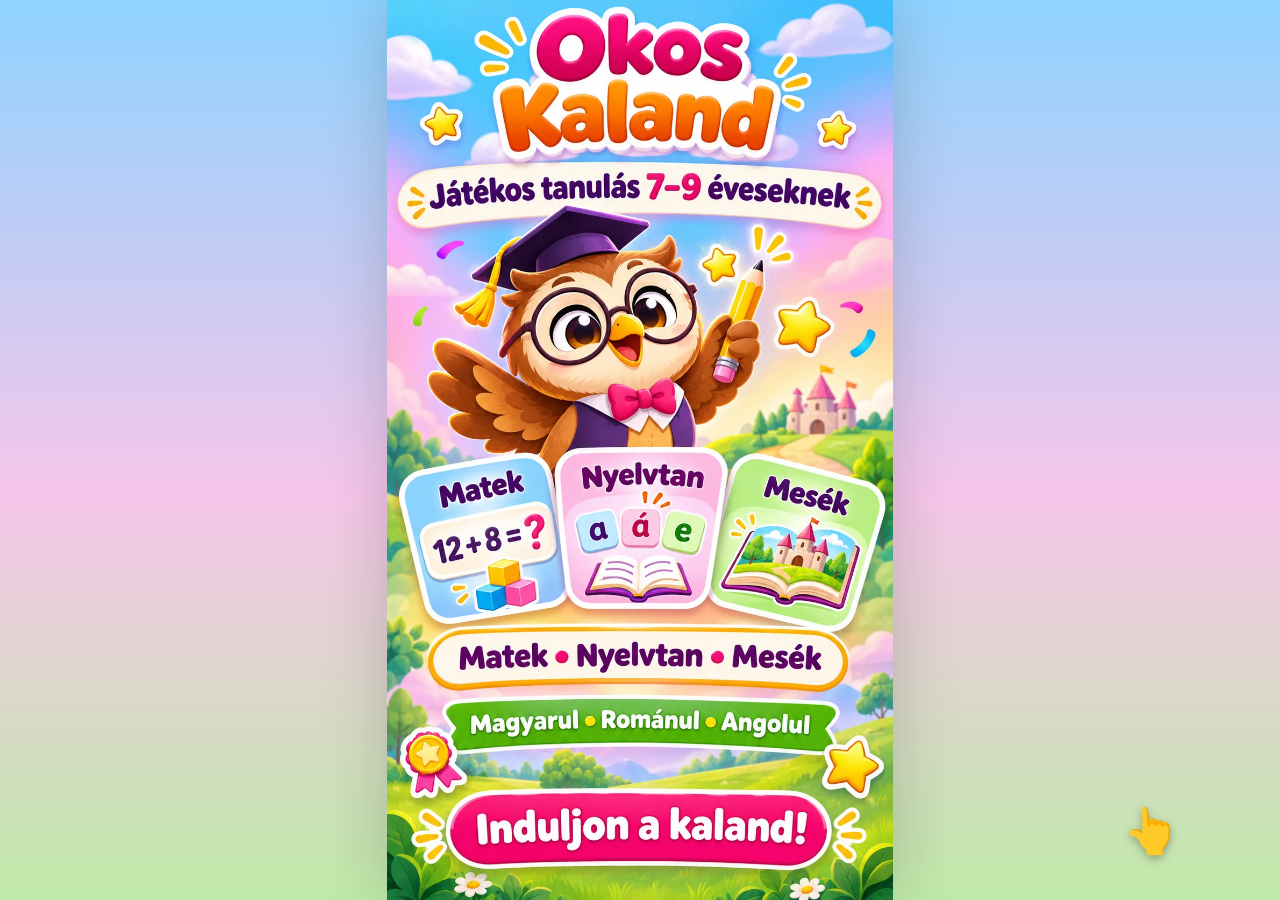
==== index.html @ 84d62804 "Okos Kaland – játékos tanulóprogram gyerekeknek (HU/RO/EN) Matek, nyelvtan, mesék és versek 7–9 éves" ====
<!doctype html>
<html lang="hu">
<head>
  <meta charset="utf-8">
  <meta name="viewport" content="width=device-width, initial-scale=1, viewport-fit=cover">
  <title>Okos Kaland</title>
  <meta name="description" content="Játékos tanulás 7–8 éveseknek: matek, nyelvtan, mesék és versek – magyarul, románul és angolul.">
  <!-- Ikonok és telepíthető alkalmazás (PWA) -->
  <link rel="icon" href="favicon.ico" sizes="any">
  <link rel="icon" type="image/png" sizes="32x32" href="img/icon-32.png">
  <link rel="icon" type="image/png" sizes="192x192" href="img/icon-192.png">
  <link rel="apple-touch-icon" href="img/icon-180.png">
  <link rel="manifest" href="manifest.webmanifest">
  <meta name="theme-color" content="#0e788c">
  <meta name="mobile-web-app-capable" content="yes">
  <meta name="apple-mobile-web-app-capable" content="yes">
  <meta name="apple-mobile-web-app-title" content="Okos Kaland">
  <meta name="apple-mobile-web-app-status-bar-style" content="default">
  <link rel="preload" as="image" href="img/logo-hu.webp">
  <link rel="preconnect" href="https://fonts.googleapis.com">
  <link rel="preconnect" href="https://fonts.gstatic.com" crossorigin>
  <link href="https://fonts.googleapis.com/css2?family=Baloo+2:wght@500;700;800&display=swap" rel="stylesheet">
  <link rel="stylesheet" href="css/style.css">
</head>
<body>
  <!-- Háttér: felhők és lebegő díszek -->
  <div class="sky" aria-hidden="true">
    <div class="cloud c1"></div><div class="cloud c2"></div><div class="cloud c3"></div><div class="cloud c4"></div>
    <span class="floaty f1">⭐</span><span class="floaty f2">🎈</span><span class="floaty f3">🌸</span>
    <span class="floaty f4">✨</span><span class="floaty f5">🦋</span><span class="floaty f6">🌈</span>
  </div>

  <main id="app"></main>

  <canvas id="confetti" aria-hidden="true"></canvas>
  <div id="toast" role="status" aria-live="polite"></div>
  <div id="layer"></div>

  <noscript>Az Okos Kaland működéséhez engedélyezd a JavaScriptet a böngészőben.</noscript>

  <!-- Alap modulok -->
  <script src="js/config.js"></script>
  <script src="js/util.js"></script>
  <script src="js/storage.js"></script>
  <script src="js/i18n.js"></script>
  <script src="js/rewards.js"></script>
  <script src="js/pics.js"></script>
  <script src="js/stats.js"></script>
  <script src="js/engine.js"></script>

  <!-- Játékok – új játékfájlt ide kell felvenni -->
  <script src="js/games/matek.js"></script>
  <script src="js/games/nyelvtan.js"></script>
  <script src="js/games/irodalom.js"></script>
  <script src="js/games/mesekeszito.js"></script>

  <!-- Alkalmazás (mindig utolsó) -->
  <script src="js/app.js"></script>
</body>
</html>
---- css/style.css ----
/* Okos Kaland – megjelenés */
:root {
  --ink: #3b2f63;
  --ink-soft: #6f6496;
  --card: #ffffff;
  --bg1: #c9e6ff;
  --bg2: #ffe0f0;
  --bg3: #fff4cc;

  --pink: #ff6fa8;   --pink-d: #e0457f;
  --orange: #ffa94d; --orange-d: #e8830f;
  --yellow: #ffd43b; --yellow-d: #e0b100;
  --green: #40c057;  --green-d: #2b9a3e;
  --blue: #4dabf7;   --blue-d: #1c7ed6;
  --violet: #845ef7; --violet-d: #6741d9;
  --red: #ff6b6b;    --red-d: #e03131;

  --r: 26px;
  --lift: 0 6px 0 rgba(59, 47, 99, .16), 0 14px 28px rgba(59, 47, 99, .12);
}

* { box-sizing: border-box; }
html, body { margin: 0; min-height: 100%; }
body {
  font-family: 'Baloo 2', 'Comic Sans MS', 'Trebuchet MS', system-ui, sans-serif;
  color: var(--ink);
  font-size: 20px;
  line-height: 1.35;
  background: linear-gradient(165deg, var(--bg1) 0%, var(--bg2) 55%, var(--bg3) 100%);
  background-attachment: fixed;
  -webkit-tap-highlight-color: transparent;
  overflow-x: hidden;
}
button { font: inherit; color: inherit; cursor: pointer; border: 0; background: none; touch-action: manipulation; }
button:focus-visible, input:focus-visible, select:focus-visible { outline: 4px solid var(--violet); outline-offset: 3px; }
h1, h2, h3 { margin: 0; line-height: 1.1; }

/* ---------- Háttér ---------- */
.sky { position: fixed; inset: 0; pointer-events: none; z-index: 0; overflow: hidden; }
.cloud {
  position: absolute; width: 160px; height: 52px; background: #fff; border-radius: 60px; opacity: .8;
  animation: drift linear infinite;
}
.cloud::before, .cloud::after { content: ''; position: absolute; background: #fff; border-radius: 50%; }
.cloud::before { width: 70px; height: 70px; top: -34px; left: 24px; }
.cloud::after { width: 90px; height: 90px; top: -50px; right: 22px; }
.c1 { top: 8%;  animation-duration: 70s; animation-delay: -10s; }
.c2 { top: 30%; animation-duration: 95s; animation-delay: -60s; transform: scale(.7); }
.c3 { top: 62%; animation-duration: 80s; animation-delay: -35s; transform: scale(.9); opacity: .6; }
.c4 { top: 85%; animation-duration: 110s; animation-delay: -80s; transform: scale(.6); opacity: .7; }
@keyframes drift { from { left: -220px; } to { left: 110%; } }

.floaty { position: absolute; font-size: 34px; opacity: .45; animation: floaty 9s ease-in-out infinite; }
.f1 { top: 14%; left: 6%; } .f2 { top: 70%; left: 4%; animation-delay: -2s; }
.f3 { top: 22%; right: 6%; animation-delay: -4s; } .f4 { top: 52%; right: 3%; animation-delay: -1s; }
.f5 { top: 88%; right: 12%; animation-delay: -6s; } .f6 { top: 4%; right: 30%; animation-delay: -3s; }
@keyframes floaty { 0%,100% { transform: translateY(0) rotate(-6deg); } 50% { transform: translateY(-22px) rotate(6deg); } }

#app { position: relative; z-index: 1; max-width: 980px; margin: 0 auto; padding: 16px 16px 48px; min-height: 100vh; }
#confetti { position: fixed; inset: 0; pointer-events: none; z-index: 50; }

/* ---------- Animációk ---------- */
.pop { animation: pop .45s cubic-bezier(.3, 1.6, .5, 1) both; }
@keyframes pop { from { transform: scale(.6); opacity: 0; } to { transform: scale(1); opacity: 1; } }
.bob { animation: bob 2.6s ease-in-out infinite; }
@keyframes bob { 0%,100% { transform: translateY(0) rotate(-3deg); } 50% { transform: translateY(-10px) rotate(3deg); } }
.bounce { animation: bounce .8s cubic-bezier(.3, 1.8, .5, 1) both; }
@keyframes bounce { 0% { transform: scale(.2) rotate(-20deg); } 60% { transform: scale(1.15) rotate(6deg); } 100% { transform: scale(1) rotate(0); } }
.shake { animation: shake .45s; }
@keyframes shake { 0%,100% { transform: translateX(0); } 20%,60% { transform: translateX(-10px); } 40%,80% { transform: translateX(10px); } }
.bump { animation: bump .45s; }
@keyframes bump { 50% { transform: scale(1.35); } }

/* ---------- Általános elemek ---------- */
.screen { animation: fadeUp .35s ease both; }
@keyframes fadeUp { from { opacity: 0; transform: translateY(14px); } to { opacity: 1; transform: none; } }
.center { text-align: center; }
.narrow { max-width: 620px; margin: 0 auto; }
.card { background: var(--card); border-radius: var(--r); box-shadow: var(--lift); padding: 22px; }
.title { font-size: clamp(26px, 5vw, 36px); margin: 18px 0 14px; }
.lead { text-align: center; color: var(--ink-soft); margin: 6px 0 14px; }
.muted { color: var(--ink-soft); }
.err { color: var(--red-d); min-height: 1.2em; margin: 8px 0; font-weight: 700; }
.ok { color: var(--green-d); min-height: 1.2em; font-weight: 700; }
code { background: #f1ecff; padding: 1px 6px; border-radius: 6px; font-size: .85em; }

.big-btn {
  --b: var(--green); --bd: var(--green-d);
  display: inline-flex; align-items: center; justify-content: center; gap: 8px;
  min-height: 64px; padding: 10px 26px; border-radius: 22px;
  background: var(--b); color: #fff; font-weight: 800; font-size: 22px;
  box-shadow: 0 6px 0 var(--bd), 0 10px 20px rgba(0,0,0,.12);
  transition: transform .1s, box-shadow .1s;
  text-shadow: 0 2px 0 rgba(0,0,0,.12);
}
.big-btn:active { transform: translateY(5px); box-shadow: 0 1px 0 var(--bd); }
.big-btn small { background: rgba(255,255,255,.3); border-radius: 12px; padding: 0 8px; font-size: 16px; }
.big-btn.green { --b: var(--green); --bd: var(--green-d); }
.big-btn.blue { --b: var(--blue); --bd: var(--blue-d); }
.big-btn.yellow { --b: var(--yellow); --bd: var(--yellow-d); color: #5c3d00; text-shadow: none; }
.big-btn.red { --b: var(--red); --bd: var(--red-d); }
.big-btn.small { min-height: 52px; font-size: 19px; padding: 8px 20px; margin-top: 12px; }
.row-btns { display: flex; flex-wrap: wrap; gap: 14px; justify-content: center; margin-top: 22px; }
.row-btns.left { justify-content: flex-start; margin-top: 10px; }

.icon-btn {
  width: 56px; height: 56px; flex: none; border-radius: 18px; background: #fff; font-size: 24px;
  box-shadow: 0 5px 0 rgba(59,47,99,.18); display: grid; place-items: center;
}
.icon-btn:active { transform: translateY(4px); box-shadow: 0 1px 0 rgba(59,47,99,.18); }
.link-btn { margin-top: 30px; color: var(--ink-soft); font-weight: 700; font-size: 17px; padding: 10px 16px; border-radius: 14px; }
.link-btn:hover { background: rgba(255,255,255,.6); }
.link-btn.inline { margin: 0; padding: 0 4px; text-decoration: underline; }
.mini-btn {
  display: inline-flex; align-items: center; gap: 6px; padding: 8px 14px; border-radius: 14px; font-size: 16px; font-weight: 700;
  background: #eef3ff; color: var(--ink); box-shadow: 0 3px 0 #cdd8f5; cursor: pointer;
}
.mini-btn.red { background: #ffe8e8; box-shadow: 0 3px 0 #ffc4c4; }
.pill { background: #fff; border-radius: 999px; padding: 6px 16px; font-weight: 800; box-shadow: 0 4px 0 rgba(59,47,99,.15); white-space: nowrap; }
.pill.star { background: #fff6cc; color: #8a5a00; }

.topbar { display: flex; align-items: center; gap: 14px; margin-bottom: 18px; }
.topbar h2 { flex: 1; font-size: clamp(22px, 4.5vw, 30px); }

/* ---------- Logó, kabala ---------- */
.logo { margin-top: 10px; }
.logo-owl { font-size: 92px; display: inline-block; filter: drop-shadow(0 8px 0 rgba(59,47,99,.12)); }
.logo h1 {
  font-size: clamp(44px, 10vw, 72px); font-weight: 800; letter-spacing: 1px;
  background: linear-gradient(90deg, var(--pink), var(--orange), var(--green), var(--blue), var(--violet));
  -webkit-background-clip: text; background-clip: text; color: transparent;
  filter: drop-shadow(0 4px 0 #fff);
}
.tag { margin: 16px 0 0; color: var(--ink-soft); font-weight: 700; }

.mascot-row { display: flex; align-items: center; gap: 12px; margin: 16px 0; }
.mascot { font-size: 64px; flex: none; filter: drop-shadow(0 5px 0 rgba(59,47,99,.12)); }
.bubble {
  position: relative; flex: 1; background: #fff; border-radius: 24px; padding: 14px 20px; font-weight: 700;
  font-size: clamp(19px, 3.6vw, 24px); box-shadow: var(--lift); display: flex; align-items: center; gap: 10px;
}
.bubble > span { flex: 1; }
.bubble::before {
  content: ''; position: absolute; left: -14px; top: 50%; margin-top: -12px;
  border: 12px solid transparent; border-right: 16px solid #fff; border-left: 0;
}
.speak { flex: none; width: 48px; height: 48px; border-radius: 50%; background: #f1ecff; font-size: 22px; }
.speak:active { transform: scale(.9); }

/* ---------- Játékosválasztó ---------- */
.profile-grid { display: grid; grid-template-columns: repeat(auto-fit, minmax(170px, 1fr)); gap: 18px; max-width: 760px; margin: 0 auto; }
.profile-card {
  --c: var(--pink);
  display: flex; flex-direction: column; align-items: center; gap: 4px; padding: 20px 12px;
  background: #fff; border-radius: var(--r); border: 5px solid var(--c);
  box-shadow: 0 7px 0 var(--c), 0 14px 26px rgba(0,0,0,.1);
  transition: transform .15s;
}
.profile-card:hover { transform: translateY(-4px) rotate(-1deg); }
.profile-card:active { transform: translateY(4px); }
.profile-card.add { border-style: dashed; --c: #b9addb; background: rgba(255,255,255,.7); }
.pc-avatar { font-size: 64px; line-height: 1.1; }
.pc-name { font-size: 24px; font-weight: 800; word-break: break-word; }
.pc-meta { color: var(--ink-soft); font-size: 16px; font-weight: 700; }

/* ---------- Profil űrlap ---------- */
.form { display: flex; flex-direction: column; }
.form p { margin: 0 0 10px; }
.preview {
  --c: var(--pink); width: 120px; height: 120px; margin: 0 auto 8px; border-radius: 50%;
  background: color-mix(in srgb, var(--c) 30%, white); border: 6px solid var(--c);
  display: grid; place-items: center; font-size: 66px; transition: border-color .2s, background .2s;
}
.lbl { font-weight: 800; margin: 16px 0 8px; font-size: 21px; }
.txt {
  font: inherit; font-size: 24px; font-weight: 700; color: var(--ink); padding: 12px 18px; border-radius: 18px;
  border: 4px solid #e2dbf7; background: #faf8ff; width: 100%;
}
.txt:focus { border-color: var(--violet); outline: none; }
.chips { display: flex; flex-wrap: wrap; gap: 10px; }
.chip {
  min-width: 56px; height: 56px; border-radius: 16px; background: #f1ecff; font-weight: 800; font-size: 22px;
  box-shadow: 0 4px 0 #d9cff5; padding: 0 12px;
}
.chip.on { background: var(--violet); color: #fff; box-shadow: 0 4px 0 var(--violet-d); }
.avatars { display: grid; grid-template-columns: repeat(auto-fill, minmax(62px, 1fr)); gap: 10px; }
.av { height: 62px; font-size: 38px; border-radius: 18px; background: #f7f4ff; border: 4px solid transparent; }
.av.on { border-color: var(--violet); background: #ece5ff; transform: scale(1.08); }
.colors { display: flex; flex-wrap: wrap; gap: 12px; }
.sw { width: 52px; height: 52px; border-radius: 50%; background: var(--c); border: 5px solid #fff; box-shadow: 0 0 0 3px #e2dbf7; }
.sw.on { box-shadow: 0 0 0 4px var(--ink); transform: scale(1.1); }
.form .big-btn { margin-top: 18px; }

/* ---------- Főoldal ---------- */
.userbar {
  --c: var(--pink); display: flex; align-items: center; gap: 14px; background: #fff; border-radius: var(--r);
  padding: 10px 16px 10px 10px; box-shadow: var(--lift); border: 4px solid var(--c);
}
.ub-av { width: 66px; height: 66px; flex: none; border-radius: 50%; font-size: 42px; background: color-mix(in srgb, var(--c) 25%, white); }
.ub-info { flex: 1; display: flex; flex-direction: column; min-width: 0; }
.ub-info b { font-size: 26px; overflow: hidden; text-overflow: ellipsis; white-space: nowrap; }
.ub-info span { color: var(--ink-soft); font-weight: 700; font-size: 17px; }
.rankbar {
  position: relative; height: 34px; margin-top: 12px; border-radius: 999px; background: rgba(255,255,255,.75);
  overflow: hidden; box-shadow: inset 0 3px 0 rgba(59,47,99,.08);
}
.rb-fill { position: absolute; inset: 0 auto 0 0; background: linear-gradient(90deg, var(--yellow), var(--orange)); border-radius: 999px; transition: width .6s; }
.rankbar span { position: relative; display: block; text-align: center; font-size: 15px; font-weight: 800; line-height: 34px; padding: 0 10px; white-space: nowrap; overflow: hidden; text-overflow: ellipsis; }

.subject-grid { display: grid; grid-template-columns: repeat(auto-fit, minmax(230px, 1fr)); gap: 18px; }
.subject-card {
  --c1: var(--blue); --c2: var(--violet); --cd: var(--violet-d);
  position: relative; display: flex; flex-direction: column; align-items: center; gap: 2px; padding: 24px 16px 20px;
  border-radius: 30px; color: #fff; overflow: hidden;
  background: linear-gradient(145deg, var(--c1), var(--c2));
  box-shadow: 0 8px 0 var(--cd), 0 18px 30px rgba(0,0,0,.15);
  transition: transform .15s;
}
.subject-card::after {
  content: ''; position: absolute; width: 160px; height: 160px; border-radius: 50%;
  background: rgba(255,255,255,.14); top: -60px; right: -50px;
}
.subject-card:hover { transform: translateY(-5px) scale(1.02); }
.subject-card:active { transform: translateY(5px); box-shadow: 0 3px 0 var(--cd); }
.sc-icon { font-size: 70px; filter: drop-shadow(0 4px 0 rgba(0,0,0,.12)); }
.sc-title { font-size: 32px; font-weight: 800; text-shadow: 0 3px 0 rgba(0,0,0,.15); }
.sc-desc { font-weight: 700; opacity: .95; font-size: 18px; }
.sc-count { margin-top: 8px; background: rgba(255,255,255,.28); padding: 2px 14px; border-radius: 999px; font-weight: 800; font-size: 16px; }

.s-matek { --c1: #4dabf7; --c2: #5c7cfa; --cd: #3b5bdb; --accent: #4c6ef5; --soft: #e7efff; }
.s-nyelvtan { --c1: #ff8fab; --c2: #f06595; --cd: #c2255c; --accent: #e64980; --soft: #ffe8f1; }
.s-irodalom { --c1: #38d9a9; --c2: #40c057; --cd: #2b8a3e; --accent: #2f9e44; --soft: #e3fbec; }

/* ---------- Játéklista ---------- */
.game-grid { display: grid; grid-template-columns: repeat(auto-fill, minmax(210px, 1fr)); gap: 16px; }
.game-card {
  position: relative; display: flex; flex-direction: column; align-items: center; text-align: center; gap: 2px;
  padding: 18px 12px 16px; background: #fff; border-radius: var(--r);
  border: 4px solid var(--accent, var(--violet)); box-shadow: 0 6px 0 var(--accent, var(--violet)), 0 12px 22px rgba(0,0,0,.08);
  transition: transform .15s;
}
.game-card:hover { transform: translateY(-4px) rotate(.5deg); }
.game-card:active { transform: translateY(4px); }
.gc-icon { font-size: 50px; width: 82px; height: 82px; border-radius: 50%; display: grid; place-items: center; background: var(--soft, #f1ecff); }
.gc-title { font-size: 22px; font-weight: 800; margin-top: 4px; }
.gc-desc { font-size: 16px; color: var(--ink-soft); font-weight: 600; }
.gc-best, .gc-new { margin-top: 8px; font-size: 15px; font-weight: 800; padding: 2px 12px; border-radius: 999px; }
.gc-best { background: #fff6cc; color: #8a5a00; }
.gc-new { background: var(--soft, #f1ecff); color: var(--accent, var(--violet)); }

/* ---------- Játék képernyő ---------- */
.play { max-width: 760px; margin: 0 auto; }
.playbar { display: flex; align-items: center; gap: 12px; }
.progress { position: relative; flex: 1; height: 30px; background: rgba(255,255,255,.8); border-radius: 999px; overflow: hidden; box-shadow: inset 0 3px 0 rgba(59,47,99,.08); }
.pg-fill { position: absolute; inset: 0 auto 0 0; background: linear-gradient(90deg, var(--c1), var(--c2)); border-radius: 999px; transition: width .5s; }
.progress span { position: relative; display: block; text-align: center; font-weight: 800; font-size: 16px; line-height: 30px; }

.task-card {
  background: #fff; border-radius: 30px; padding: 22px 18px; text-align: center; box-shadow: var(--lift);
  border: 5px solid var(--soft); margin-bottom: 12px;
}
.hint { text-align: center; color: var(--ink-soft); font-weight: 700; font-size: 17px; margin: 4px 8px 12px; }
.eq { font-size: clamp(40px, 10vw, 64px); font-weight: 800; letter-spacing: 2px; color: var(--ink); }
.qmark { display: inline-block; min-width: 1.2em; color: var(--accent); animation: bob 2s ease-in-out infinite; }
.slot { display: inline-block; min-width: 1.3em; border: 4px dashed var(--accent); border-radius: 16px; color: var(--accent); margin: 0 6px; }
.emoji-xl { font-size: clamp(64px, 16vw, 96px); line-height: 1.15; }
.emoji-xl.small { font-size: 54px; }
.word { font-size: clamp(34px, 8vw, 52px); font-weight: 800; letter-spacing: 2px; }
.big-word { letter-spacing: 1px; }
.gap {
  display: inline-block; width: 1.4em; height: 1.05em; vertical-align: -0.12em; margin: 0 4px;
  border: 4px dashed var(--accent); border-radius: 12px; background: var(--soft);
}
.sentence { font-size: clamp(26px, 6vw, 38px); font-weight: 800; }
.poem { font-size: clamp(22px, 5vw, 30px); font-weight: 700; line-height: 1.5; }
.source { margin-top: 10px; color: var(--ink-soft); font-style: italic; font-size: 17px; }
.book-title { display: inline-block; margin-top: 6px; background: var(--soft); color: var(--accent); padding: 4px 16px; border-radius: 999px; font-weight: 800; }

.groups { display: flex; flex-wrap: wrap; justify-content: center; gap: 10px; margin-top: 12px; }
.grp { background: var(--soft); border-radius: 16px; padding: 4px 10px; font-size: 26px; letter-spacing: 2px; }
.count-grid { display: flex; flex-wrap: wrap; justify-content: center; gap: 6px 10px; font-size: clamp(34px, 8vw, 46px); max-width: 560px; margin: 0 auto; }
.count-grid span { display: inline-block; animation: pop .4s both; }
.seq { display: flex; flex-wrap: wrap; justify-content: center; gap: 10px; }
.bead {
  min-width: 74px; height: 74px; padding: 0 10px; border-radius: 37px; display: grid; place-items: center;
  font-size: 30px; font-weight: 800; background: var(--soft); color: var(--ink); border: 4px solid var(--accent);
}
.bead.q { background: var(--accent); color: #fff; animation: bob 2s ease-in-out infinite; }

.coins { display: flex; flex-wrap: wrap; justify-content: center; gap: 14px; }
.coin {
  width: 90px; height: 90px; border-radius: 50%; display: flex; flex-direction: column; align-items: center; justify-content: center;
  font-weight: 800; color: #5c4400; box-shadow: inset 0 -6px 0 rgba(0,0,0,.15), 0 5px 0 rgba(0,0,0,.12);
  background: radial-gradient(circle at 35% 30%, #fff3bf, #f2c94c 60%, #d4a017);
  border: 4px solid #c99a12;
}
.coin b { font-size: 30px; line-height: 1; } .coin small { font-size: 15px; }
.coin.silver { background: radial-gradient(circle at 35% 30%, #fff, #d0d5dc 60%, #9aa3ad); border-color: #8a939e; color: #3b4048; }
.coin.copper { background: radial-gradient(circle at 35% 30%, #ffd8b0, #d9824a 60%, #a85a2a); border-color: #9c5426; color: #4a2300; }
.coin.bi1 { background: radial-gradient(circle at 50% 50%, #e3e7ec 0 45%, #f2c94c 47%, #d4a017 100%); border-color: #c99a12; }
.coin.bi2 { background: radial-gradient(circle at 50% 50%, #f2c94c 0 45%, #e3e7ec 47%, #9aa3ad 100%); border-color: #8a939e; color: #3b4048; }
.coin.bi1, .coin.bi2 { width: 100px; height: 100px; }

.clock { width: min(240px, 62vw); height: auto; }
.ck-rim { fill: var(--accent); }
.ck-face { fill: #fff; }
.ck-tick { stroke: #c5bfe0; stroke-width: 2; }
.ck-tick5 { stroke: var(--ink); stroke-width: 4; stroke-linecap: round; }
.ck-num { font-family: inherit; font-size: 20px; font-weight: 800; fill: var(--ink); text-anchor: middle; dominant-baseline: central; }
.ck-hour { stroke: var(--ink); stroke-width: 9; stroke-linecap: round; }
.ck-min { stroke: #ff6b6b; stroke-width: 6; stroke-linecap: round; }
.ck-dot { fill: var(--ink); }

/* Válaszgombok */
.answers { display: grid; gap: 14px; margin-top: 6px; }
.cols-1 { grid-template-columns: 1fr; }
.cols-2 { grid-template-columns: repeat(2, 1fr); }
.cols-3 { grid-template-columns: repeat(3, 1fr); }
.cols-4 { grid-template-columns: repeat(4, 1fr); }
.cols-5 { grid-template-columns: repeat(5, 1fr); }
.ans {
  min-height: 74px; padding: 10px 14px; border-radius: 22px; background: #fff; font-size: clamp(22px, 5vw, 30px); font-weight: 800;
  border: 4px solid var(--soft); box-shadow: 0 6px 0 var(--accent), 0 10px 18px rgba(0,0,0,.08);
  transition: transform .1s, background .2s; word-break: break-word;
}
.cols-1 .ans { font-size: clamp(20px, 4.5vw, 26px); }
.ans.sym { font-size: 48px; line-height: 1; }
.cols-3 .ans { font-size: clamp(18px, 4.5vw, 28px); }
.cols-3 .ans.sym { font-size: 52px; }
.ans:hover { background: var(--soft); }
.ans:active { transform: translateY(5px); box-shadow: 0 1px 0 var(--accent); }
.ans.right, .slots.right .slot-box { background: var(--green); color: #fff; border-color: var(--green); box-shadow: 0 6px 0 var(--green-d); animation: bump .5s; }
.ans.wrong { background: #ffe3e3; border-color: var(--red); color: var(--red-d); box-shadow: 0 2px 0 var(--red); animation: shake .45s; opacity: .7; }
.ans.reveal, .slot-box.reveal { background: #d3f9d8; border-color: var(--green); color: var(--green-d); animation: glow 1.2s ease-in-out infinite; }
@keyframes glow { 50% { box-shadow: 0 0 0 8px rgba(64,192,87,.35), 0 6px 0 var(--green-d); } }

/* Sorba rakós feladat */
.slots { display: flex; flex-wrap: wrap; justify-content: center; gap: 10px; margin: 6px 0 18px; }
.slots.wrong { animation: shake .45s; }
.slot-box {
  min-width: 66px; height: 70px; padding: 0 12px; border-radius: 18px; border: 4px dashed var(--accent); background: rgba(255,255,255,.7);
  font-size: 28px; font-weight: 800;
}
.slot-box.filled { border-style: solid; background: #fff; box-shadow: 0 5px 0 var(--accent); }
.tiles { display: flex; flex-wrap: wrap; justify-content: center; gap: 12px; }
.tile {
  min-width: 70px; height: 74px; padding: 0 16px; border-radius: 20px; font-size: 30px; font-weight: 800; color: #fff;
  background: linear-gradient(145deg, var(--c1), var(--c2)); box-shadow: 0 6px 0 var(--cd);
}
.tile:active { transform: translateY(5px); box-shadow: 0 1px 0 var(--cd); }
.tile.used { opacity: .2; transform: scale(.9); box-shadow: none; }

.msg { text-align: center; margin-top: 16px; min-height: 40px; }
.encourage { display: inline-block; background: #fff4e6; color: #b35c00; font-weight: 800; padding: 10px 20px; border-radius: 18px; margin: 0; }
.reveal-box { background: #fff; border-radius: 22px; padding: 16px; box-shadow: var(--lift); font-weight: 700; }
.reveal-box b { color: var(--green-d); font-size: 1.15em; }

/* ---------- Felugró ablak ---------- */
.overlay {
  position: fixed; inset: 0; z-index: 40; display: grid; place-items: center; padding: 16px;
  background: rgba(59, 47, 99, .35); backdrop-filter: blur(3px); animation: fadeUp .2s both;
}
.modal { width: min(440px, 100%); background: #fff; border-radius: 34px; padding: 26px 22px; text-align: center; box-shadow: 0 10px 0 rgba(59,47,99,.2), 0 30px 60px rgba(0,0,0,.25); border: 6px solid var(--yellow); }
.pp-emoji { font-size: 86px; line-height: 1.1; }
.pp-text { font-size: 32px; font-weight: 800; margin: 6px 0; }
.pp-sub { font-size: 22px; font-weight: 800; color: #b07800; }
.pp-explain { margin: 14px 0 4px; background: #f1ecff; border-radius: 16px; padding: 10px 14px; font-weight: 700; font-size: 19px; color: var(--ink); }
.modal .big-btn { margin-top: 16px; }
.modal .row-btns { margin-top: 8px; }

#toast {
  position: fixed; left: 50%; top: 16px; z-index: 60; transform: translate(-50%, calc(-100% - 40px));
  background: var(--violet); color: #fff; font-weight: 800; padding: 12px 22px; border-radius: 999px;
  box-shadow: 0 6px 0 var(--violet-d); transition: transform .35s cubic-bezier(.3,1.6,.5,1); max-width: calc(100% - 32px); text-align: center;
}
#toast.show { transform: translate(-50%, 0); }

/* ---------- Eredmény ---------- */
.result .trophy { font-size: 120px; line-height: 1.1; margin-top: 10px; }
.score { font-size: 26px; font-weight: 800; margin: 0; }
.stars-earned { display: inline-block; margin-top: 12px; background: #fff6cc; color: #8a5a00; font-size: 30px; font-weight: 800; padding: 8px 26px; border-radius: 999px; box-shadow: 0 5px 0 var(--yellow-d); }
.perfect { font-weight: 800; color: var(--violet); font-size: 22px; }
.rankup { display: inline-block; background: var(--violet); color: #fff; font-weight: 800; padding: 8px 20px; border-radius: 18px; }
.note { font-weight: 700; color: var(--ink-soft); }
.sticker-row { display: flex; flex-wrap: wrap; justify-content: center; gap: 18px; margin-top: 18px; }
.sticker-reveal {
  width: 190px; padding: 18px 10px 14px; background: #fff; border-radius: 28px; border: 5px solid var(--pink);
  box-shadow: 0 7px 0 var(--pink-d); animation: flipIn .8s cubic-bezier(.3,1.5,.5,1) both;
}
.sticker-reveal.rare { border-color: var(--yellow); box-shadow: 0 7px 0 var(--yellow-d), 0 0 30px rgba(255,212,59,.8); background: linear-gradient(160deg, #fff, #fff6cc); }
@keyframes flipIn { from { transform: rotateY(90deg) scale(.5); opacity: 0; } to { transform: none; opacity: 1; } }
.sr-e { font-size: 80px; line-height: 1.1; }
.sr-n { font-size: 22px; font-weight: 800; }
.sr-t { font-size: 15px; font-weight: 800; color: var(--pink-d); }
.sticker-reveal.rare .sr-t { color: #b07800; }

/* ---------- Matricaalbum ---------- */
.album { display: grid; grid-template-columns: repeat(auto-fill, minmax(104px, 1fr)); gap: 14px; }
.stk {
  aspect-ratio: 1; display: flex; flex-direction: column; align-items: center; justify-content: center; background: #fff;
  border-radius: 24px; border: 4px solid #ffd0e3; box-shadow: 0 5px 0 #ffb3d1; animation: pop .4s both;
}
.stk span { font-size: 48px; line-height: 1.1; }
.stk small { font-size: 14px; font-weight: 800; }
.stk.rare { border-color: var(--yellow); box-shadow: 0 5px 0 var(--yellow-d), 0 0 16px rgba(255,212,59,.6); background: linear-gradient(160deg, #fff, #fff6cc); }
.stk.locked { background: rgba(255,255,255,.5); border-style: dashed; border-color: #cfc6ea; box-shadow: none; color: #b5abd6; }
.stk.locked span { font-size: 38px; }

/* ---------- Szülői sarok ---------- */
.tabs { display: flex; flex-wrap: wrap; gap: 8px; margin-bottom: 14px; }
.tab { padding: 10px 16px; border-radius: 16px; background: rgba(255,255,255,.7); font-weight: 800; font-size: 17px; }
.tab.on { background: var(--violet); color: #fff; box-shadow: 0 4px 0 var(--violet-d); }
.panel { font-size: 18px; }
.panel h3 { margin: 22px 0 10px; font-size: 22px; }
.pp-row { --c: var(--pink); border-left: 8px solid var(--c); background: #faf8ff; border-radius: 18px; padding: 12px 14px; margin-bottom: 14px; }
.pp-head { display: flex; align-items: center; gap: 12px; flex-wrap: wrap; }
.pp-head > div:nth-child(2) { flex: 1; min-width: 180px; }
.pp-av { font-size: 44px; }
.pp-btns { display: flex; gap: 8px; flex-wrap: wrap; }
.stats { width: 100%; border-collapse: collapse; margin-top: 10px; font-size: 16px; }
.stats th, .stats td { text-align: left; padding: 5px 8px; border-bottom: 2px solid #ece7fb; }
.stats th { color: var(--ink-soft); }
.cform { display: grid; grid-template-columns: repeat(auto-fit, minmax(240px, 1fr)); gap: 12px; margin-top: 12px; }
.cform label { display: flex; flex-direction: column; font-weight: 800; font-size: 16px; gap: 4px; }
.cform input, .cform select { font: inherit; font-size: 18px; padding: 10px 12px; border-radius: 14px; border: 3px solid #e2dbf7; background: #faf8ff; color: var(--ink); }
.clist { list-style: none; padding: 0; margin: 0; }
.clist li { display: flex; align-items: center; gap: 10px; justify-content: space-between; padding: 10px 12px; background: #faf8ff; border-radius: 14px; margin-bottom: 8px; }
.set-row { display: flex; align-items: center; justify-content: space-between; gap: 14px; padding: 12px 0; border-bottom: 2px solid #f1ecff; flex-wrap: wrap; }
.toggle { width: 70px; height: 40px; border-radius: 999px; background: #d9d3ee; position: relative; transition: background .2s; flex: none; }
.toggle i { position: absolute; top: 4px; left: 4px; width: 32px; height: 32px; border-radius: 50%; background: #fff; box-shadow: 0 2px 4px rgba(0,0,0,.2); transition: left .2s; }
.toggle.on { background: var(--green); }
.toggle.on i { left: 34px; }
.help li { margin-bottom: 8px; }

/* ---------- Nyelvváltó ---------- */
.toprow { display: flex; align-items: center; justify-content: flex-end; gap: 12px; margin-bottom: 10px; }
.toprow .mini-logo { margin-right: auto; }

/* ---------- Logó ---------- */
.logo-img {
  display: block; width: min(520px, 100%); height: auto; margin: 0 auto;
  border-radius: 34px; border: 6px solid #fff;
  box-shadow: 0 8px 0 rgba(59,47,99,.18), 0 20px 40px rgba(14,60,80,.28);
}
.mini-logo {
  height: 72px; width: auto; border-radius: 16px; border: 3px solid #fff;
  box-shadow: 0 4px 0 rgba(59,47,99,.15), 0 8px 16px rgba(14,60,80,.2);
}
/* Indítókép (plakát) */
.splash {
  position: fixed; inset: 0; z-index: 100; display: grid; place-items: center; cursor: pointer;
  background: linear-gradient(180deg, #8fd3ff 0%, #f6c6ea 55%, #bfe9a8 100%);
  animation: fadeUp .4s ease both; transition: opacity .45s, transform .45s;
}
.splash img { max-width: 100vw; max-height: 100vh; width: auto; height: 100vh; object-fit: contain; box-shadow: 0 0 60px rgba(0,0,0,.18); }
.splash.out { opacity: 0; transform: scale(1.06); }
.splash-tap { position: absolute; bottom: 4vh; right: 8vw; font-size: 44px; animation: bob 1.2s ease-in-out infinite; filter: drop-shadow(0 3px 4px rgba(0,0,0,.3)); }
.mini-logo { cursor: pointer; background: #fff; }

.sr-only { position: absolute; width: 1px; height: 1px; padding: 0; margin: -1px; overflow: hidden; clip: rect(0 0 0 0); white-space: nowrap; border: 0; }
.langs { display: inline-flex; gap: 6px; background: rgba(255,255,255,.7); padding: 5px; border-radius: 999px; box-shadow: 0 3px 0 rgba(59,47,99,.1); }
.lang-btn { display: inline-flex; align-items: center; gap: 6px; padding: 6px 12px 6px 8px; border-radius: 999px; font-weight: 800; font-size: 15px; color: var(--ink-soft); }
.lang-btn.on { background: #fff; color: var(--ink); box-shadow: 0 3px 0 rgba(59,47,99,.18); }
.flag { width: 28px; height: 19px; border-radius: 4px; box-shadow: 0 0 0 1px rgba(0,0,0,.12); flex: none; }
.big-btn.pink { --b: var(--pink); --bd: var(--pink-d); }
.big-btn.wide { width: 100%; margin-top: 18px; }

/* ---------- Nehézségválasztó ---------- */
.setup-hero { text-align: center; background: #fff; border-radius: 30px; padding: 18px; box-shadow: var(--lift); border: 5px solid var(--soft, #f1ecff); }
.setup-hero .sh-icon { font-size: 70px; display: inline-grid; place-items: center; width: 110px; height: 110px; border-radius: 50%; background: var(--soft, #f1ecff); }
.setup-hero p { margin: 8px 0 0; font-weight: 700; color: var(--ink-soft); }
.setup-h { text-align: center; font-size: 26px; margin: 22px 0 12px; }
.lvl-grid { display: grid; grid-template-columns: repeat(3, 1fr); gap: 12px; }
.lvl {
  position: relative; display: flex; flex-direction: column; align-items: center; gap: 2px; padding: 16px 8px 14px;
  background: #fff; border-radius: 24px; border: 4px solid #ece7fb; box-shadow: 0 6px 0 #ddd5f5; transition: transform .12s;
}
.lvl:active { transform: translateY(4px); }
.lvl-e { font-size: 46px; line-height: 1.1; }
.lvl b { font-size: 22px; }
.lvl small { font-size: 14px; color: var(--ink-soft); font-weight: 700; text-align: center; }
.lvl em { position: absolute; top: -12px; font-style: normal; font-size: 12px; font-weight: 800; background: var(--yellow); color: #5c3d00; padding: 2px 10px; border-radius: 999px; white-space: nowrap; }
.lvl.on { transform: scale(1.04); }
.lvl1.on { border-color: var(--green); box-shadow: 0 6px 0 var(--green-d); background: #ebfbee; }
.lvl2.on { border-color: var(--orange); box-shadow: 0 6px 0 var(--orange-d); background: #fff4e6; }
.lvl3.on { border-color: var(--red); box-shadow: 0 6px 0 var(--red-d); background: #fff0f0; }
.timed-row { display: flex; align-items: center; gap: 14px; justify-content: space-between; margin-top: 18px; background: #fff; border-radius: 22px; padding: 14px 18px; box-shadow: var(--lift); }
.timed-row span { display: flex; flex-direction: column; }
.timed-row b { font-size: 21px; }
.timed-row small { color: var(--ink-soft); font-weight: 600; font-size: 15px; }

/* ---------- Időzítő, villámfeladat ---------- */
.lightning { margin: 12px auto 0; width: fit-content; background: linear-gradient(90deg, #ffd43b, #ffa94d); color: #5c3d00; font-weight: 800; padding: 6px 18px; border-radius: 999px; box-shadow: 0 4px 0 var(--orange-d); }
.timer { position: relative; height: 34px; margin: 12px 0 0; background: rgba(255,255,255,.85); border-radius: 999px; overflow: hidden; box-shadow: inset 0 3px 0 rgba(59,47,99,.08); }
.tm-fill { position: absolute; inset: 0 auto 0 0; width: 100%; background: linear-gradient(90deg, #51cf66, #94d82d); border-radius: 999px; }
.timer.hurry .tm-fill { background: linear-gradient(90deg, #ff6b6b, #ffa94d); }
.timer.hurry { animation: shake .5s infinite; }
.tm-num { position: relative; display: block; text-align: center; font-weight: 800; line-height: 34px; font-size: 20px; }
.tm-ico { position: absolute; left: 10px; top: 3px; font-size: 20px; }

/* ---------- Mesekészítő ---------- */
.story-screen { max-width: 760px; margin: 0 auto; }
.story-chip { flex: 1; text-align: center; background: rgba(255,255,255,.85); border-radius: 999px; padding: 6px 12px; font-weight: 800; font-size: 17px; white-space: nowrap; overflow: hidden; text-overflow: ellipsis; }
.story-page {
  position: relative; margin-top: 16px; padding: 22px 22px 18px; border-radius: 28px;
  background: linear-gradient(180deg, #fffdf5, #fff6e0); border: 5px solid #f3d9a4;
  box-shadow: 0 7px 0 #e2bf7b, 0 16px 30px rgba(120,80,0,.15);
}
.story-page::before { content: ''; position: absolute; inset: 10px; border: 2px dashed #ecd3a0; border-radius: 20px; pointer-events: none; }
.sp-art { text-align: center; font-size: clamp(52px, 13vw, 78px); line-height: 1.15; letter-spacing: 4px; }
.sp-text { position: relative; font-size: clamp(20px, 4.4vw, 25px); font-weight: 600; line-height: 1.5; margin: 10px 4px 4px; color: #4a3520; }
.story-page .speak { position: absolute; right: 14px; top: 14px; background: #fff; }
.story-act { margin-top: 16px; }
.sp-q { text-align: center; font-size: 26px; margin: 8px 0 14px; }
.sp-q small { display: block; font-size: 16px; color: var(--ink-soft); margin-top: 4px; }
.story-choices { display: grid; grid-template-columns: repeat(auto-fit, minmax(150px, 1fr)); gap: 14px; }
.choice-card {
  display: flex; flex-direction: column; align-items: center; gap: 6px; padding: 16px 10px; background: #fff; border-radius: 24px;
  border: 4px solid #e5dbff; box-shadow: 0 6px 0 var(--violet), 0 12px 20px rgba(0,0,0,.08); transition: transform .12s;
}
.choice-card:hover { transform: translateY(-4px) rotate(-1deg); background: #faf7ff; }
.choice-card:active { transform: translateY(4px); }
.cc-e { font-size: 54px; line-height: 1.1; }
.cc-l { font-size: 19px; font-weight: 800; text-align: center; }
.sp-taskhint { text-align: center; font-weight: 800; color: var(--violet-d); margin: 6px 0; }
.story-screen .task-card { --soft: #efe9ff; --accent: var(--violet); }
.story-screen .ans { --soft: #efe9ff; --accent: var(--violet); }
.story-screen .gap, .story-screen .slot, .story-screen .qmark, .story-screen .bead { --soft: #efe9ff; --accent: var(--violet); }
.rb-head { font-size: 24px; font-weight: 800; color: var(--red-d); margin-bottom: 4px; }
.game-card.featured { background: linear-gradient(160deg, #fff, #fff6cc); }
.game-card.featured .gc-icon { background: #ffe8a3; }

/* Illusztrációk (Higgsfield) */
.mascot-img { width: 92px; height: 92px; display: block; border-radius: 50%; border: 4px solid #fff; box-shadow: 0 5px 0 rgba(59,47,99,.12); object-fit: cover; }
.sc-icon .sc-img { width: 120px; height: 120px; display: block; border-radius: 50%; border: 5px solid rgba(255,255,255,.85); box-shadow: 0 6px 0 rgba(0,0,0,.12); object-fit: cover; }
.gc-icon { overflow: hidden; }
.gi-img { width: 100%; height: 100%; object-fit: cover; display: block; }
.setup-hero .sh-icon { overflow: hidden; border: 5px solid #fff; box-shadow: 0 5px 0 rgba(59,47,99,.12); }
.lvl-img { width: 76px; height: 76px; display: block; border-radius: 50%; object-fit: cover; }
.enc-img { width: 52px; height: 52px; border-radius: 50%; border: 3px solid #fff; flex: none; }
.encourage { display: inline-flex !important; align-items: center; gap: 10px; }
.pp-img { width: 140px; height: 140px; display: block; margin: 0 auto; border-radius: 50%; border: 5px solid #fff; box-shadow: 0 6px 0 rgba(59,47,99,.12); }
.trophy-img { width: 170px; height: 170px; display: block; margin: 0 auto; border-radius: 50%; border: 6px solid #fff; box-shadow: 0 8px 0 rgba(59,47,99,.14), 0 14px 30px rgba(0,0,0,.12); }
.game-card .gc-icon { width: 104px; height: 104px; }

/* Figurák, matricák, rangok, érmek, jelenetek */
.av-img { width: 100%; height: 100%; object-fit: cover; border-radius: 50%; display: block; }
.pc-avatar { width: 96px; height: 96px; display: block; }
.preview { overflow: hidden; }
.preview #pf-av { width: 100%; height: 100%; display: block; }
.av { padding: 3px; overflow: hidden; }
.ub-av { overflow: hidden; padding: 0; }
.pp-av { width: 52px; height: 52px; display: inline-block; flex: none; }
.rank-img { width: 64px; height: 64px; flex: none; object-fit: contain; vertical-align: middle; filter: drop-shadow(0 3px 4px rgba(0,0,0,.15)); }
.rankup .rank-img { width: 44px; height: 44px; margin-right: 8px; }
.rank-mini { width: 22px; height: 22px; object-fit: contain; vertical-align: -5px; margin-right: 5px; }
.rankbar .rank-mini { width: 20px; height: 20px; margin: 0 3px 0 4px; }
.stk-img { width: 84%; height: auto; display: block; }
.sr-img { width: 130px; height: 130px; display: block; margin: 0 auto; object-fit: contain; }
.medal-row { display: flex; align-items: center; justify-content: center; gap: 12px; margin-top: 10px; }
.medal-img { width: 96px; height: 96px; object-fit: contain; filter: drop-shadow(0 4px 6px rgba(0,0,0,.15)); }
.medal-row .stars-earned { margin-top: 0; }
.sp-img.wide { width: 100%; max-width: 620px; aspect-ratio: 4 / 3; object-fit: cover; border-radius: 20px; }
.bp-img.wide { width: 120px; height: 90px; border-radius: 14px; }
.stk.locked .stk-img { display: none; }

/* Csapatmese: több szereplő kiválasztása */
.choice-card { position: relative; }
.choice-card.picked { border-color: var(--green); box-shadow: 0 6px 0 var(--green-d), 0 0 0 4px rgba(64,192,87,.25); background: #f2fff4; }
.choice-card.lead { border-color: var(--yellow-d); box-shadow: 0 6px 0 var(--yellow-d), 0 0 0 5px rgba(255,212,59,.45); background: #fffbe6; }
.pick-badge {
  position: absolute; top: -10px; right: -10px; min-width: 38px; height: 38px; border-radius: 50%; display: none;
  place-items: center; font-weight: 800; font-size: 20px; color: #fff; background: var(--green); box-shadow: 0 3px 0 var(--green-d); z-index: 2;
}
.choice-card.picked .pick-badge { display: grid; }
.choice-card.lead .pick-badge { background: var(--yellow); color: #5c3d00; box-shadow: 0 3px 0 var(--yellow-d); }
.lead-tag { display: none; font-size: 13px; font-weight: 800; background: var(--yellow); color: #5c3d00; padding: 1px 10px; border-radius: 999px; }
.choice-card.lead .lead-tag { display: inline-block; }
.pick-bar { position: sticky; bottom: 14px; display: flex; justify-content: center; margin-top: 16px; z-index: 5; min-height: 10px; }
.pick-bar .big-btn { box-shadow: 0 6px 0 var(--green-d), 0 10px 30px rgba(0,0,0,.25); }
.team-row { display: flex; justify-content: center; flex-wrap: wrap; gap: 6px; }
.team-img { width: min(130px, 22vw); height: auto; border-radius: 50%; border: 4px solid #fff; box-shadow: 0 4px 0 #e2bf7b; margin: 0 -8px; }
.bc-img.small { width: 92px; height: 92px; margin: 0 -10px; }

/* Családtagok nevei (szülői sarok) */
.family-grid { display: grid; grid-template-columns: repeat(auto-fit, minmax(260px, 1fr)); gap: 10px; margin: 8px 0 12px; }
.fam-row { display: flex; align-items: center; gap: 10px; background: #faf8ff; border-radius: 14px; padding: 6px 10px; font-weight: 800; font-size: 16px; }
.fam-row img { width: 46px; height: 46px; border-radius: 50%; object-fit: cover; flex: none; }
.fam-row span { width: 90px; flex: none; }
.txt.small { font-size: 18px; padding: 8px 12px; border-width: 3px; border-radius: 12px; min-width: 0; }

.name-input { margin: 14px 0 4px; text-align: center; }

/* Rajzolt kép a feladatkártyán */
.task-img { display: block; width: 130px; height: 130px; margin: 0 auto 10px; border-radius: 50%; object-fit: cover; border: 4px solid #fff; box-shadow: 0 5px 0 rgba(59,47,99,.12); }

.pic-img { display: block; width: 140px; height: 140px; margin: 0 auto 8px; object-fit: contain; filter: drop-shadow(0 4px 6px rgba(0,0,0,.12)); }

/* Rajzolt ikonok a gombokon */
.btn-ico { width: 1.7em; height: 1.7em; object-fit: contain; vertical-align: middle; margin: -8px 2px; filter: drop-shadow(0 2px 2px rgba(0,0,0,.15)); }
.speak .btn-ico { width: 34px; height: 34px; margin: 0; }
.pc-avatar .btn-ico { width: 100%; height: 100%; margin: 0; }
.link-btn .btn-ico { width: 1.4em; height: 1.4em; }
.sp-img { display: block; width: min(240px, 60vw); height: auto; margin: 0 auto; border-radius: 26px; border: 4px solid #fff; box-shadow: 0 5px 0 #e2bf7b; }
.cc-img { width: 100%; max-width: 150px; aspect-ratio: 1; object-fit: cover; border-radius: 20px; }
.bc-img { width: 150px; height: 150px; object-fit: cover; border-radius: 50%; border: 5px solid #fff; box-shadow: 0 6px 16px rgba(0,0,0,.2); }
.bp-img { width: 64px; height: 64px; flex: none; object-fit: cover; border-radius: 16px; border: 3px solid #fff; box-shadow: 0 3px 8px rgba(120,80,0,.2); }
.bk-img { width: 96px; height: 96px; object-fit: cover; border-radius: 50%; border: 4px solid #fff; }

/* Mesekönyv */
.book { text-align: left; margin: 22px auto 0; max-width: 640px; background: #fffdf5; border-radius: 26px; border: 5px solid #f3d9a4; box-shadow: 0 7px 0 #e2bf7b, 0 16px 30px rgba(120,80,0,.15); overflow: hidden; }
.book-cover { text-align: center; padding: 22px 16px 18px; background: linear-gradient(160deg, #845ef7, #f06595); color: #fff; }
.bc-art { font-size: 70px; line-height: 1.1; }
.book-cover h2 { font-size: clamp(26px, 6vw, 34px); text-shadow: 0 3px 0 rgba(0,0,0,.15); }
.book-cover p { margin: 6px 0 0; font-weight: 700; opacity: .95; }
.book-page { display: flex; gap: 12px; align-items: flex-start; padding: 14px 18px; border-bottom: 2px dashed #f0dcb4; }
.bp-art { font-size: 34px; flex: none; min-width: 48px; text-align: center; }
.book-page p { margin: 0; font-size: 19px; line-height: 1.5; color: #4a3520; font-weight: 600; }
.book-end { text-align: center; font-weight: 800; font-size: 20px; color: var(--violet-d); margin: 16px; }
.shelf { display: grid; grid-template-columns: repeat(auto-fill, minmax(190px, 1fr)); gap: 16px; }
.book-card {
  display: flex; flex-direction: column; align-items: center; gap: 4px; padding: 18px 12px; border-radius: 10px 24px 24px 10px;
  background: linear-gradient(160deg, #9775fa, #f783ac); color: #fff; box-shadow: inset 10px 0 0 rgba(0,0,0,.12), 0 6px 0 #7048e8, 0 12px 20px rgba(0,0,0,.12);
}
.bk-e { font-size: 50px; }
.bk-t { font-weight: 800; font-size: 19px; text-align: center; }
.bk-d { font-size: 14px; opacity: .9; font-weight: 700; }

/* ---------- Mobil ---------- */
@media (max-width: 560px) {
  body { font-size: 18px; }
  .mascot { font-size: 46px; }
  .mascot-img { width: 66px; height: 66px; }
  .sc-icon .sc-img { width: 96px; height: 96px; }
  .lvl-img { width: 58px; height: 58px; }
  .pp-img { width: 110px; height: 110px; }
  .pc-avatar { width: 76px; height: 76px; }
  .rank-img { width: 48px; height: 48px; }
  .bp-img.wide { width: 84px; height: 63px; }
  .cols-4, .cols-5 { grid-template-columns: repeat(3, 1fr); }
  .answers.cols-2 .ans { min-height: 68px; }
  .profile-grid { grid-template-columns: repeat(2, 1fr); }
  .pc-avatar { font-size: 52px; }
  .big-btn { font-size: 20px; min-height: 58px; padding: 8px 18px; }
  .row-btns .big-btn { flex: 1 1 100%; }
  .bead { min-width: 60px; height: 60px; font-size: 24px; }
  .coin { width: 74px; height: 74px; } .coin b { font-size: 24px; }
  .coin.bi1, .coin.bi2 { width: 82px; height: 82px; }
  .floaty { display: none; }
  .lvl-grid { gap: 8px; }
  .lvl b { font-size: 18px; }
  .lvl small { font-size: 12px; }
  .lvl em { font-size: 10px; padding: 2px 6px; }
  .lang-btn span { display: none; }
  .mini-logo { height: 52px; border-radius: 12px; }
  .logo-img { border-radius: 24px; border-width: 4px; }
  .lang-btn { padding: 6px 8px; }
  .story-choices { grid-template-columns: repeat(2, 1fr); }
  .cc-l { font-size: 16px; }
}

@media (prefers-reduced-motion: reduce) {
  *, *::before, *::after { animation-duration: .01ms !important; animation-iteration-count: 1 !important; transition-duration: .01ms !important; }
}

/* Visszajelzés */
.fb-text { min-height: 130px; margin: 12px 0 4px; font-size: 18px; resize: vertical; font-family: inherit; }
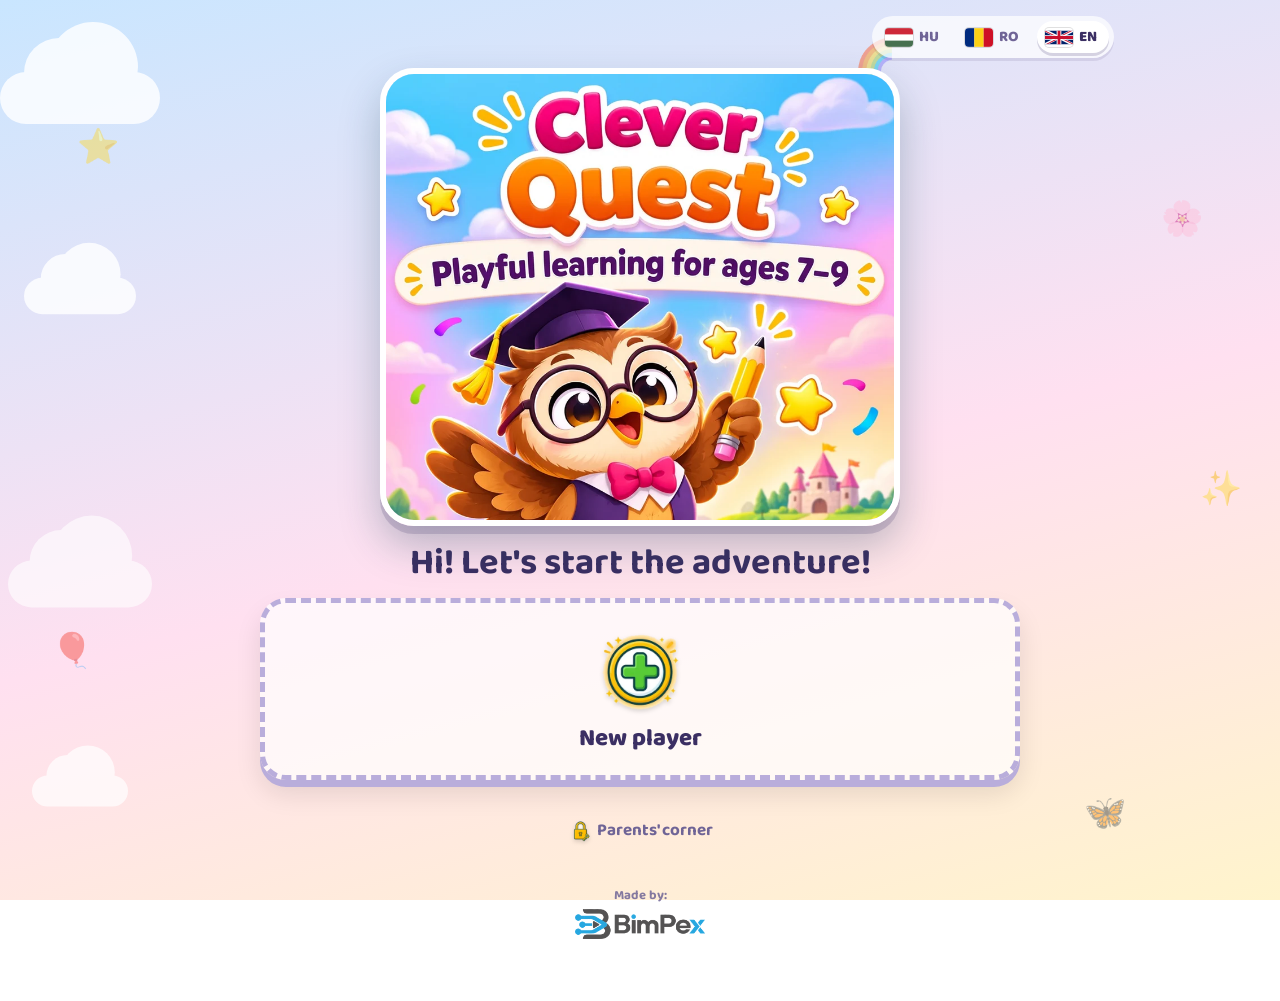
==== commit 22ca4549: "Beépített felolvasó (Piper): ha a készüléken nincs az adott nyelvű hang, a program saját hangja szól" ====
--- a/index.html
+++ b/index.html
@@ -43,6 +43,7 @@
   <script src="js/util.js"></script>
   <script src="js/storage.js"></script>
   <script src="js/i18n.js"></script>
+  <script src="js/tts.js"></script>
   <script src="js/rewards.js"></script>
   <script src="js/pics.js"></script>
   <script src="js/stats.js"></script>
--- a/css/style.css
+++ b/css/style.css
@@ -36,7 +36,7 @@
 h1, h2, h3 { margin: 0; line-height: 1.1; }
 
 /* ---------- Háttér ---------- */
-.sky { position: fixed; inset: 0; pointer-events: none; z-index: 0; overflow: hidden; }
+.sky { position: fixed; top: 0; right: 0; bottom: 0; left: 0; inset: 0; pointer-events: none; z-index: 0; overflow: hidden; }
 .cloud {
   position: absolute; width: 160px; height: 52px; background: #fff; border-radius: 60px; opacity: .8;
   animation: drift linear infinite;
@@ -56,8 +56,8 @@
 .f5 { top: 88%; right: 12%; animation-delay: -6s; } .f6 { top: 4%; right: 30%; animation-delay: -3s; }
 @keyframes floaty { 0%,100% { transform: translateY(0) rotate(-6deg); } 50% { transform: translateY(-22px) rotate(6deg); } }
 
-#app { position: relative; z-index: 1; max-width: 980px; margin: 0 auto; padding: 16px 16px 48px; min-height: 100vh; }
-#confetti { position: fixed; inset: 0; pointer-events: none; z-index: 50; }
+#app { position: relative; z-index: 1; max-width: 980px; margin: 0 auto; padding: 16px 16px 48px; min-height: 100vh; min-height: 100dvh; }
+#confetti { position: fixed; top: 0; right: 0; bottom: 0; left: 0; inset: 0; pointer-events: none; z-index: 50; }
 
 /* ---------- Animációk ---------- */
 .pop { animation: pop .45s cubic-bezier(.3, 1.6, .5, 1) both; }
@@ -109,7 +109,7 @@
 }
 .icon-btn:active { transform: translateY(4px); box-shadow: 0 1px 0 rgba(59,47,99,.18); }
 .link-btn { margin-top: 30px; color: var(--ink-soft); font-weight: 700; font-size: 17px; padding: 10px 16px; border-radius: 14px; }
-.link-btn:hover { background: rgba(255,255,255,.6); }
+@media (hover: hover) { .link-btn:hover { background: rgba(255,255,255,.6); } }
 .link-btn.inline { margin: 0; padding: 0 4px; text-decoration: underline; }
 .mini-btn {
   display: inline-flex; align-items: center; gap: 6px; padding: 8px 14px; border-radius: 14px; font-size: 16px; font-weight: 700;
@@ -156,7 +156,7 @@
   box-shadow: 0 7px 0 var(--c), 0 14px 26px rgba(0,0,0,.1);
   transition: transform .15s;
 }
-.profile-card:hover { transform: translateY(-4px) rotate(-1deg); }
+@media (hover: hover) { .profile-card:hover { transform: translateY(-4px) rotate(-1deg); } }
 .profile-card:active { transform: translateY(4px); }
 .profile-card.add { border-style: dashed; --c: #b9addb; background: rgba(255,255,255,.7); }
 .pc-avatar { font-size: 64px; line-height: 1.1; }
@@ -168,7 +168,7 @@
 .form p { margin: 0 0 10px; }
 .preview {
   --c: var(--pink); width: 120px; height: 120px; margin: 0 auto 8px; border-radius: 50%;
-  background: color-mix(in srgb, var(--c) 30%, white); border: 6px solid var(--c);
+  background: #f3eeff; background: color-mix(in srgb, var(--c) 30%, white); border: 6px solid var(--c);
   display: grid; place-items: center; font-size: 66px; transition: border-color .2s, background .2s;
 }
 .lbl { font-weight: 800; margin: 16px 0 8px; font-size: 21px; }
@@ -196,7 +196,7 @@
   --c: var(--pink); display: flex; align-items: center; gap: 14px; background: #fff; border-radius: var(--r);
   padding: 10px 16px 10px 10px; box-shadow: var(--lift); border: 4px solid var(--c);
 }
-.ub-av { width: 66px; height: 66px; flex: none; border-radius: 50%; font-size: 42px; background: color-mix(in srgb, var(--c) 25%, white); }
+.ub-av { width: 66px; height: 66px; flex: none; border-radius: 50%; font-size: 42px; background: #f3eeff; background: color-mix(in srgb, var(--c) 25%, white); }
 .ub-info { flex: 1; display: flex; flex-direction: column; min-width: 0; }
 .ub-info b { font-size: 26px; overflow: hidden; text-overflow: ellipsis; white-space: nowrap; }
 .ub-info span { color: var(--ink-soft); font-weight: 700; font-size: 17px; }
@@ -204,7 +204,7 @@
   position: relative; height: 34px; margin-top: 12px; border-radius: 999px; background: rgba(255,255,255,.75);
   overflow: hidden; box-shadow: inset 0 3px 0 rgba(59,47,99,.08);
 }
-.rb-fill { position: absolute; inset: 0 auto 0 0; background: linear-gradient(90deg, var(--yellow), var(--orange)); border-radius: 999px; transition: width .6s; }
+.rb-fill { position: absolute; top: 0; right: auto; bottom: 0; left: 0; inset: 0 auto 0 0; background: linear-gradient(90deg, var(--yellow), var(--orange)); border-radius: 999px; transition: width .6s; }
 .rankbar span { position: relative; display: block; text-align: center; font-size: 15px; font-weight: 800; line-height: 34px; padding: 0 10px; white-space: nowrap; overflow: hidden; text-overflow: ellipsis; }
 
 .subject-grid { display: grid; grid-template-columns: repeat(auto-fit, minmax(230px, 1fr)); gap: 18px; }
@@ -220,7 +220,7 @@
   content: ''; position: absolute; width: 160px; height: 160px; border-radius: 50%;
   background: rgba(255,255,255,.14); top: -60px; right: -50px;
 }
-.subject-card:hover { transform: translateY(-5px) scale(1.02); }
+@media (hover: hover) { .subject-card:hover { transform: translateY(-5px) scale(1.02); } }
 .subject-card:active { transform: translateY(5px); box-shadow: 0 3px 0 var(--cd); }
 .sc-icon { font-size: 70px; filter: drop-shadow(0 4px 0 rgba(0,0,0,.12)); }
 .sc-title { font-size: 32px; font-weight: 800; text-shadow: 0 3px 0 rgba(0,0,0,.15); }
@@ -239,7 +239,7 @@
   border: 4px solid var(--accent, var(--violet)); box-shadow: 0 6px 0 var(--accent, var(--violet)), 0 12px 22px rgba(0,0,0,.08);
   transition: transform .15s;
 }
-.game-card:hover { transform: translateY(-4px) rotate(.5deg); }
+@media (hover: hover) { .game-card:hover { transform: translateY(-4px) rotate(.5deg); } }
 .game-card:active { transform: translateY(4px); }
 .gc-icon { font-size: 50px; width: 82px; height: 82px; border-radius: 50%; display: grid; place-items: center; background: var(--soft, #f1ecff); }
 .gc-title { font-size: 22px; font-weight: 800; margin-top: 4px; }
@@ -252,7 +252,7 @@
 .play { max-width: 760px; margin: 0 auto; }
 .playbar { display: flex; align-items: center; gap: 12px; }
 .progress { position: relative; flex: 1; height: 30px; background: rgba(255,255,255,.8); border-radius: 999px; overflow: hidden; box-shadow: inset 0 3px 0 rgba(59,47,99,.08); }
-.pg-fill { position: absolute; inset: 0 auto 0 0; background: linear-gradient(90deg, var(--c1), var(--c2)); border-radius: 999px; transition: width .5s; }
+.pg-fill { position: absolute; top: 0; right: auto; bottom: 0; left: 0; inset: 0 auto 0 0; background: linear-gradient(90deg, var(--c1), var(--c2)); border-radius: 999px; transition: width .5s; }
 .progress span { position: relative; display: block; text-align: center; font-weight: 800; font-size: 16px; line-height: 30px; }
 
 .task-card {
@@ -327,7 +327,7 @@
 .ans.sym { font-size: 48px; line-height: 1; }
 .cols-3 .ans { font-size: clamp(18px, 4.5vw, 28px); }
 .cols-3 .ans.sym { font-size: 52px; }
-.ans:hover { background: var(--soft); }
+@media (hover: hover) { .ans:hover { background: var(--soft); } }
 .ans:active { transform: translateY(5px); box-shadow: 0 1px 0 var(--accent); }
 .ans.right, .slots.right .slot-box { background: var(--green); color: #fff; border-color: var(--green); box-shadow: 0 6px 0 var(--green-d); animation: bump .5s; }
 .ans.wrong { background: #ffe3e3; border-color: var(--red); color: var(--red-d); box-shadow: 0 2px 0 var(--red); animation: shake .45s; opacity: .7; }
@@ -357,8 +357,8 @@
 
 /* ---------- Felugró ablak ---------- */
 .overlay {
-  position: fixed; inset: 0; z-index: 40; display: grid; place-items: center; padding: 16px;
-  background: rgba(59, 47, 99, .35); backdrop-filter: blur(3px); animation: fadeUp .2s both;
+  position: fixed; top: 0; right: 0; bottom: 0; left: 0; inset: 0; z-index: 40; display: grid; place-items: center; padding: 16px;
+  background: rgba(59, 47, 99, .35); -webkit-backdrop-filter: blur(3px); backdrop-filter: blur(3px); animation: fadeUp .2s both;
 }
 .modal { width: min(440px, 100%); background: #fff; border-radius: 34px; padding: 26px 22px; text-align: center; box-shadow: 0 10px 0 rgba(59,47,99,.2), 0 30px 60px rgba(0,0,0,.25); border: 6px solid var(--yellow); }
 .pp-emoji { font-size: 86px; line-height: 1.1; }
@@ -448,11 +448,11 @@
 }
 /* Indítókép (plakát) */
 .splash {
-  position: fixed; inset: 0; z-index: 100; display: grid; place-items: center; cursor: pointer;
+  position: fixed; top: 0; right: 0; bottom: 0; left: 0; inset: 0; z-index: 100; display: grid; place-items: center; cursor: pointer;
   background: linear-gradient(180deg, #8fd3ff 0%, #f6c6ea 55%, #bfe9a8 100%);
   animation: fadeUp .4s ease both; transition: opacity .45s, transform .45s;
 }
-.splash img { max-width: 100vw; max-height: 100vh; width: auto; height: 100vh; object-fit: contain; box-shadow: 0 0 60px rgba(0,0,0,.18); }
+.splash img { max-width: 100vw; max-height: 100vh; max-height: 100dvh; width: auto; height: 100vh; height: 100dvh; object-fit: contain; box-shadow: 0 0 60px rgba(0,0,0,.18); }
 .splash.out { opacity: 0; transform: scale(1.06); }
 .splash-tap { position: absolute; bottom: 4vh; right: 8vw; font-size: 44px; animation: bob 1.2s ease-in-out infinite; filter: drop-shadow(0 3px 4px rgba(0,0,0,.3)); }
 .mini-logo { cursor: pointer; background: #fff; }
@@ -492,7 +492,7 @@
 /* ---------- Időzítő, villámfeladat ---------- */
 .lightning { margin: 12px auto 0; width: fit-content; background: linear-gradient(90deg, #ffd43b, #ffa94d); color: #5c3d00; font-weight: 800; padding: 6px 18px; border-radius: 999px; box-shadow: 0 4px 0 var(--orange-d); }
 .timer { position: relative; height: 34px; margin: 12px 0 0; background: rgba(255,255,255,.85); border-radius: 999px; overflow: hidden; box-shadow: inset 0 3px 0 rgba(59,47,99,.08); }
-.tm-fill { position: absolute; inset: 0 auto 0 0; width: 100%; background: linear-gradient(90deg, #51cf66, #94d82d); border-radius: 999px; }
+.tm-fill { position: absolute; top: 0; right: auto; bottom: 0; left: 0; inset: 0 auto 0 0; width: 100%; background: linear-gradient(90deg, #51cf66, #94d82d); border-radius: 999px; }
 .timer.hurry .tm-fill { background: linear-gradient(90deg, #ff6b6b, #ffa94d); }
 .timer.hurry { animation: shake .5s infinite; }
 .tm-num { position: relative; display: block; text-align: center; font-weight: 800; line-height: 34px; font-size: 20px; }
@@ -506,7 +506,7 @@
   background: linear-gradient(180deg, #fffdf5, #fff6e0); border: 5px solid #f3d9a4;
   box-shadow: 0 7px 0 #e2bf7b, 0 16px 30px rgba(120,80,0,.15);
 }
-.story-page::before { content: ''; position: absolute; inset: 10px; border: 2px dashed #ecd3a0; border-radius: 20px; pointer-events: none; }
+.story-page::before { content: ''; position: absolute; top: 10px; right: 10px; bottom: 10px; left: 10px; inset: 10px; border: 2px dashed #ecd3a0; border-radius: 20px; pointer-events: none; }
 .sp-art { text-align: center; font-size: clamp(52px, 13vw, 78px); line-height: 1.15; letter-spacing: 4px; }
 .sp-text { position: relative; font-size: clamp(20px, 4.4vw, 25px); font-weight: 600; line-height: 1.5; margin: 10px 4px 4px; color: #4a3520; }
 .story-page .speak { position: absolute; right: 14px; top: 14px; background: #fff; }
@@ -518,7 +518,7 @@
   display: flex; flex-direction: column; align-items: center; gap: 6px; padding: 16px 10px; background: #fff; border-radius: 24px;
   border: 4px solid #e5dbff; box-shadow: 0 6px 0 var(--violet), 0 12px 20px rgba(0,0,0,.08); transition: transform .12s;
 }
-.choice-card:hover { transform: translateY(-4px) rotate(-1deg); background: #faf7ff; }
+@media (hover: hover) { .choice-card:hover { transform: translateY(-4px) rotate(-1deg); background: #faf7ff; } }
 .choice-card:active { transform: translateY(4px); }
 .cc-e { font-size: 54px; line-height: 1.1; }
 .cc-l { font-size: 19px; font-weight: 800; text-align: center; }
@@ -665,3 +665,39 @@
 
 /* Visszajelzés */
 .fb-text { min-height: 130px; margin: 12px 0 4px; font-size: 18px; resize: vertical; font-family: inherit; }
+
+/* ---------- Egyforma működés minden eszközön ---------- */
+/* kivágásos (notch) kijelzők: a tartalom ne kerüljön a kamera / kerek sarok alá */
+#app {
+  padding-left: max(16px, env(safe-area-inset-left));
+  padding-right: max(16px, env(safe-area-inset-right));
+  padding-top: max(16px, env(safe-area-inset-top));
+  padding-bottom: max(48px, calc(env(safe-area-inset-bottom) + 24px));
+}
+#toast { top: max(16px, env(safe-area-inset-top)); }
+/* iOS: ne nagyítson rá a mezőkre gépeléskor, ne jelöljön ki szöveget véletlen hosszú érintésre */
+input, select, textarea { font-size: max(16px, 1em); }
+button, .choice-card, .game-card, .subject-card, .profile-card, .tile { -webkit-user-select: none; user-select: none; -webkit-touch-callout: none; }
+html { -webkit-text-size-adjust: 100%; text-size-adjust: 100%; }
+/* aspect-ratio tartalék régebbi Safarihoz */
+@supports not (aspect-ratio: 1) { .stk { height: 110px; } .cc-img { height: 150px; } }
+.inst-steps { text-align: left; font-size: 18px; line-height: 1.7; margin: 10px 0 4px; background: #f1ecff; border-radius: 16px; padding: 12px 16px; }
+.ios-share { display: inline-block; border: 2px solid #1c7ed6; color: #1c7ed6; border-radius: 6px; padding: 0 6px; font-weight: 800; line-height: 1.2; }
+/* iOS Safari: az animációk (felugró matrica, konfetti) közben se lehessen oldalra húzni az oldalt */
+html, body { overflow-x: hidden; overscroll-behavior-x: none; }
+.result, .story-screen { overflow-x: clip; }
+
+/* Készítette: BimPex */
+.made-by { display: inline-flex; flex-direction: column; align-items: center; gap: 4px; margin: 26px auto 6px; padding: 8px 14px; border-radius: 14px; color: var(--ink-soft); font-size: 13px; font-weight: 700; text-decoration: none; opacity: .85; }
+.made-by img { width: 130px; height: auto; display: block; }
+@media (hover: hover) { .made-by:hover { opacity: 1; background: rgba(255,255,255,.6); } }
+.made-by-row { width: 100%; flex-basis: 100%; display: flex; justify-content: center; }
+
+/* Beépített felolvasó hang */
+.tts-row { align-items: flex-start; gap: 12px; }
+.tts-btns { display: flex; flex-direction: column; align-items: flex-end; gap: 6px; flex-shrink: 0; max-width: 46%; }
+.tts-btns .mini-btn { white-space: normal; text-align: center; }
+.tts-del { font-size: 14px; }
+.tts-bar { display: block; height: 8px; margin-top: 8px; border-radius: 6px; background: rgba(0,0,0,.08); overflow: hidden; }
+.tts-bar[hidden] { display: none; }
+.tts-bar i { display: block; height: 100%; width: 0; background: var(--green, #40c057); transition: width .3s; }
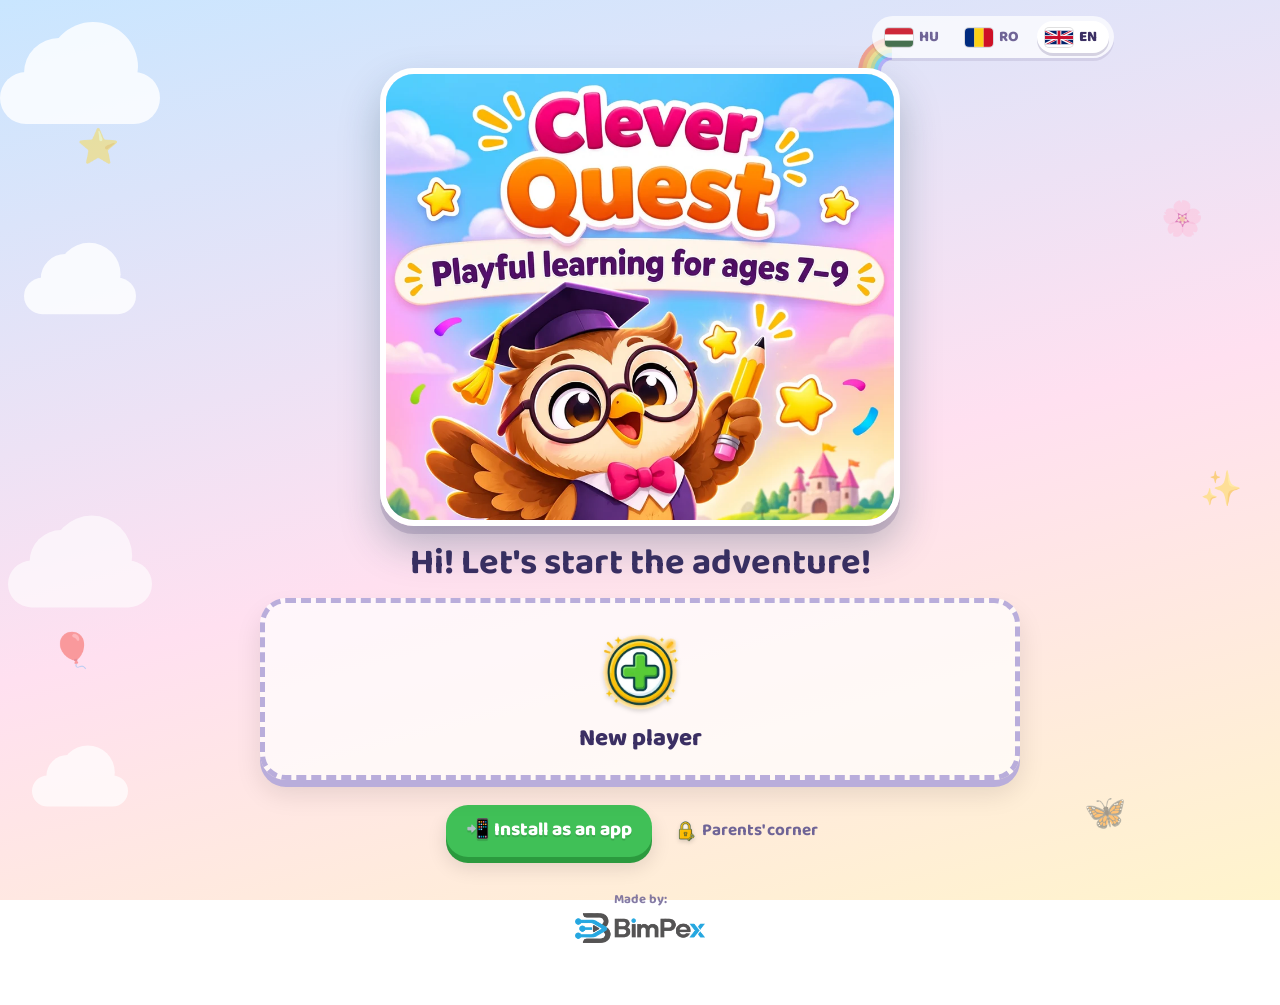
==== commit 486dd79b: "Háromnyelvű megosztási előnézet a gyökérhez; hu.html nyelvi belépőoldal Co-Authored-By: Claude Opus " ====
--- a/index.html
+++ b/index.html
@@ -3,20 +3,33 @@
 <head>
   <meta charset="utf-8">
   <meta name="viewport" content="width=device-width, initial-scale=1, viewport-fit=cover">
-  <title>Okos Kaland</title>
-  <meta name="description" content="Játékos tanulás 7–8 éveseknek: matek, nyelvtan, mesék és versek – magyarul, románul és angolul.">
+  <!--LANG-META-->
+  <title>Okos Kaland · Aventura Isteață · Clever Quest</title>
+  <meta name="description" content="Játékos tanulás 7–9 éveseknek · Învățare prin joacă pentru copii de 7–9 ani · Playful learning for ages 7–9 – magyarul, românește, in English.">
+  <meta property="og:type" content="website">
+  <meta property="og:site_name" content="Okos Kaland · Aventura Isteață · Clever Quest">
+  <meta property="og:title" content="Okos Kaland · Aventura Isteață · Clever Quest">
+  <meta property="og:description" content="Játékos tanulás 7–9 éveseknek · Învățare prin joacă pentru copii de 7–9 ani · Playful learning for ages 7–9. Ingyenes · Gratuit · Free.">
+  <meta property="og:image" content="https://sdesign-joe.github.io/okos-kaland/img/og-multi.jpg">
+  <meta property="og:image:width" content="1200">
+  <meta property="og:image:height" content="630">
+  <meta property="og:locale" content="hu_HU">
+  <meta property="og:locale:alternate" content="ro_RO">
+  <meta property="og:locale:alternate" content="en_GB">
+  <meta name="twitter:card" content="summary_large_image">
+  <!--/LANG-META-->
   <!-- Ikonok és telepíthető alkalmazás (PWA) -->
   <link rel="icon" href="favicon.ico" sizes="any">
   <link rel="icon" type="image/png" sizes="32x32" href="img/icon-32.png">
   <link rel="icon" type="image/png" sizes="192x192" href="img/icon-192.png">
   <link rel="apple-touch-icon" href="img/icon-180.png">
-  <link rel="manifest" href="manifest.webmanifest">
+  <link rel="manifest" href="manifest.webmanifest"><!--MANIFEST-->
   <meta name="theme-color" content="#0e788c">
   <meta name="mobile-web-app-capable" content="yes">
   <meta name="apple-mobile-web-app-capable" content="yes">
-  <meta name="apple-mobile-web-app-title" content="Okos Kaland">
+  <meta name="apple-mobile-web-app-title" content="Okos Kaland"><!--APPTITLE-->
   <meta name="apple-mobile-web-app-status-bar-style" content="default">
-  <link rel="preload" as="image" href="img/logo-hu.webp">
+  <link rel="preload" as="image" href="img/logo-hu.webp"><!--PRELOAD-->
   <link rel="preconnect" href="https://fonts.googleapis.com">
   <link rel="preconnect" href="https://fonts.gstatic.com" crossorigin>
   <link href="https://fonts.googleapis.com/css2?family=Baloo+2:wght@500;700;800&display=swap" rel="stylesheet">
@@ -54,8 +67,14 @@
   <script src="js/games/nyelvtan.js"></script>
   <script src="js/games/irodalom.js"></script>
   <script src="js/games/mesekeszito.js"></script>
+  <script src="js/games/ujjatekok.js"></script>
+  <script src="js/games/nyelvi.js"></script>
 
   <!-- Alkalmazás (mindig utolsó) -->
+  <!-- Bővítő modulok (a program indulásakor kapcsolódnak be) -->
+  <script src="js/features/learning.js"></script>
+  <script src="js/features/shop.js"></script>
+  <script src="js/features/share.js"></script>
   <script src="js/app.js"></script>
 </body>
 </html>
--- a/css/style.css
+++ b/css/style.css
@@ -701,3 +701,78 @@
 .tts-bar { display: block; height: 8px; margin-top: 8px; border-radius: 6px; background: rgba(0,0,0,.08); overflow: hidden; }
 .tts-bar[hidden] { display: none; }
 .tts-bar i { display: block; height: 100%; width: 0; background: var(--green, #40c057); transition: width .3s; }
+
+/* ===================== Új funkciók ===================== */
+.big-btn.orange { --b: var(--orange); --bd: var(--orange-d); }
+.big-btn.violet { --b: var(--violet); --bd: var(--violet-d); }
+.mini-btn.green { background: var(--green); color: #fff; }
+.gc-rec { display: inline-block; margin-top: 4px; font-size: 13px; font-weight: 800; color: #8a5a00; background: #fff3bf; border-radius: 999px; padding: 1px 10px; }
+.set-row.wrap { flex-wrap: wrap; }
+.set-row.wrap .chips { flex: 1 1 100%; }
+
+/* napi küldetés */
+.daily-card { position: relative; z-index: 1; background: rgba(255,255,255,.85); border-radius: 20px; padding: 12px 16px; margin: 12px 0; box-shadow: var(--lift); }
+.daily-card.done { background: #ebfbee; }
+.dl-head { display: flex; justify-content: space-between; align-items: center; gap: 8px; flex-wrap: wrap; }
+.dl-pills { display: flex; gap: 6px; flex-wrap: wrap; }
+.pill.streak { background: #ffe8cc; color: #a34700; }
+.pill.limit { background: #e7f5ff; color: #1864ab; }
+.dl-text { margin-top: 4px; font-weight: 700; }
+.dl-text small { color: var(--ink-soft); }
+.dl-bar { position: relative; height: 22px; margin-top: 8px; border-radius: 12px; background: #f1eefc; overflow: hidden; }
+.dl-bar i { display: block; height: 100%; background: linear-gradient(90deg, var(--yellow), var(--orange)); border-radius: 12px; transition: width .5s; }
+.dl-bar span { position: absolute; inset: 0; top: 0; left: 0; right: 0; bottom: 0; text-align: center; font-size: 14px; font-weight: 800; line-height: 22px; }
+.lvl-note { font-weight: 800; color: var(--violet-d); background: #f3f0ff; border-radius: 14px; padding: 8px 14px; display: inline-block; }
+
+/* szülői kimutatás */
+.report { background: #f8f9ff; border-radius: 14px; padding: 10px 14px; margin: 10px 0; font-size: 16px; }
+.report p { margin: 4px 0; }
+.rp-bar { display: grid; grid-template-columns: minmax(90px, 30%) 1fr 44px; gap: 8px; align-items: center; margin: 4px 0; }
+.rp-bar div { height: 12px; background: #e9ecef; border-radius: 8px; overflow: hidden; }
+.rp-bar i { display: block; height: 100%; border-radius: 8px; }
+.rp-bar i.low { background: var(--red); } .rp-bar i.mid { background: var(--yellow); } .rp-bar i.hi { background: var(--green); }
+
+/* csillagbolt + hátterek */
+.shop-grid { display: grid; grid-template-columns: repeat(auto-fill, minmax(150px, 1fr)); gap: 14px; margin-top: 14px; }
+.shop-item { background: #fff; border-radius: 20px; padding: 12px; text-align: center; box-shadow: var(--lift); display: flex; flex-direction: column; align-items: center; gap: 8px; }
+.shop-item.on { outline: 4px solid var(--green); }
+.shop-img { width: 100px; height: 100px; object-fit: contain; }
+.shop-sw { width: 100px; height: 70px; border-radius: 14px; display: block; border: 2px solid rgba(0,0,0,.06); }
+.shop-on { color: var(--green-d); font-weight: 800; font-size: 15px; }
+.shop-need { color: var(--ink-soft); font-size: 14px; }
+html[data-theme="ocean"]  { --bg1: #a5e8ff; --bg2: #c3fae8; --bg3: #e7f5ff; }
+html[data-theme="forest"] { --bg1: #c3f0c8; --bg2: #ebfbee; --bg3: #fff9db; }
+html[data-theme="candy"]  { --bg1: #ffd6e7; --bg2: #f3d9fa; --bg3: #fff0f6; }
+html[data-theme="sunset"] { --bg1: #ffd8a8; --bg2: #ffc9c9; --bg3: #fff3bf; }
+html[data-theme="space"]  { --bg1: #b9c4ff; --bg2: #d8c8ff; --bg3: #ffe3f1; }
+html[data-theme="mint"]   { --bg1: #c3fae8; --bg2: #e6fcf5; --bg3: #fff5f5; }
+
+/* új feladattípusok */
+.input-row { display: flex; gap: 10px; justify-content: center; align-items: center; flex-wrap: wrap; margin: 14px 0; }
+.big-in { font-size: 30px; text-align: center; max-width: 320px; font-weight: 700; letter-spacing: 1px; }
+.big-in.right { border-color: var(--green); background: #ebfbee; }
+.big-in.wrong { border-color: var(--red); background: #fff5f5; animation: shake .4s; }
+.big-in.reveal { border-color: var(--green); background: #fff9db; }
+.big-speak { font-size: 64px; width: 120px; height: 120px; border-radius: 50%; background: #fff; box-shadow: var(--lift); }
+.reading { font-size: 19px; line-height: 1.5; text-align: left; margin: 8px 0 0; }
+.big-word, .big-sentence { font-size: 34px; font-weight: 800; margin-top: 8px; }
+.big-sentence { font-size: 26px; }
+.big-word .gap, .big-sentence .gap { display: inline-block; min-width: 1.6em; border-bottom: 4px dashed var(--violet); margin: 0 4px; height: 1em; vertical-align: -0.1em; }
+.big-eq { font-size: 38px; font-weight: 800; }
+.shape-row { display: flex; flex-wrap: wrap; gap: 8px; justify-content: center; }
+.shape { display: inline-block; }
+
+/* QR-átvitel */
+.qr-box svg { width: min(78vw, 340px); height: auto; background: #fff; border-radius: 12px; }
+.qr-part { font-weight: 800; }
+.qr-cam video { width: min(80vw, 360px); border-radius: 14px; background: #000; }
+
+/* mesekönyv nyomtatása / PDF */
+@media print {
+  body.printing { background: #fff !important; }
+  body.printing .sky, body.printing #toast, body.printing #layer, body.printing #confetti { display: none !important; }
+  body.printing #app > .screen > *:not(.book) { display: none !important; }
+  body.printing .book { box-shadow: none !important; animation: none !important; max-width: none; }
+  body.printing .book-page { break-inside: avoid; page-break-inside: avoid; }
+  body.printing .book-cover { break-after: page; page-break-after: always; }
+}
